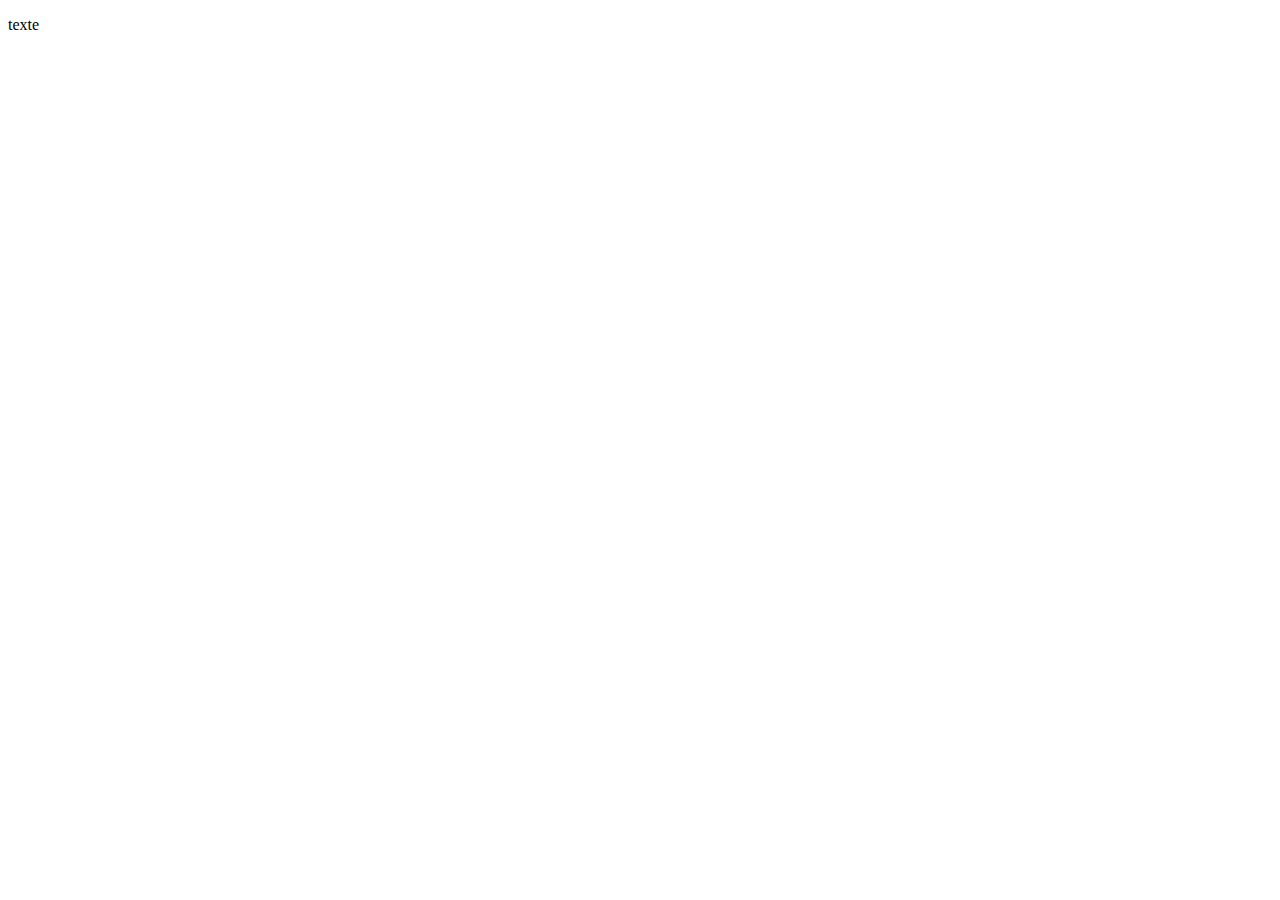
==== week Challenges/week_4/index.html @ 04e77b5e "init callenge 4" ====
<!DOCTYPE html>
<html lang="en">
<head>
    <meta charset="UTF-8">
    <meta http-equiv="X-UA-Compatible" content="IE=edge">
    <link rel="stylesheet" href="style.css">
    <link rel="shortcut icon" href="Images/65749.jpg" type="image/x-icon">
    <meta name="viewport" content="width=device-width, initial-scale=1.0">
    <title>Reproduire un phone</title>
</head>
<body>
    <p>texte</p>
</body>
</html>
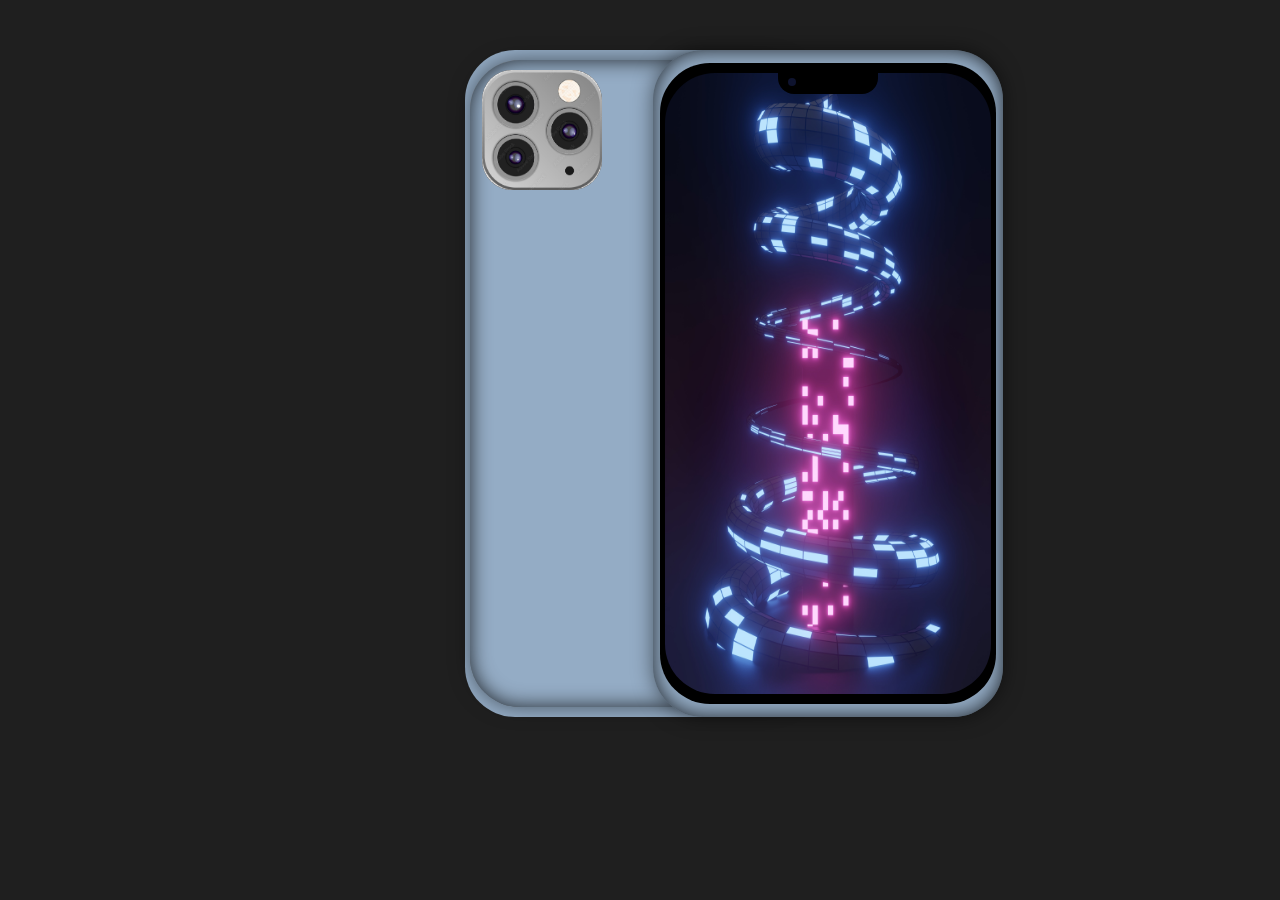
==== commit 7b3d5cee: "Final Challenge Code" ====
--- a/week Challenges/week_4/index.html
+++ b/week Challenges/week_4/index.html
@@ -5,10 +5,36 @@
     <meta http-equiv="X-UA-Compatible" content="IE=edge">
     <link rel="stylesheet" href="style.css">
     <link rel="shortcut icon" href="Images/65749.jpg" type="image/x-icon">
+    <link rel="stylesheet" href="https://cdnjs.cloudflare.com/ajax/libs/font-awesome/6.3.0/css/all.min.css" integrity="sha512-SzlrxWUlpfuzQ+pcUCosxcglQRNAq/DZjVsC0lE40xsADsfeQoEypE+enwcOiGjk/bSuGGKHEyjSoQ1zVisanQ==" crossorigin="anonymous" referrerpolicy="no-referrer" />
     <meta name="viewport" content="width=device-width, initial-scale=1.0">
     <title>Reproduire un phone</title>
 </head>
 <body>
-    <p>texte</p>
+    <div class="iphone-Behind">
+        <div class="iphone-coq">
+            <div class="iphone-apple">
+                <i class="fa-brands fa-apple"></i>
+            </div>
+        </div>
+        <div class="iphone-camera2">
+           <img src="Images/1000_F_317053680_xIf5bMPkzVGmRLG1EGPt4j5OffipQvxE.jpg" alt="">
+        </div>
+      </div>
+      
+   </div>
+  
+    <div class="iphone-card">
+        <div class="iphone">
+            <div class="iphone-screen">
+                <img src="Images/shubham-dhage-ykFTt5Dq1RU-unsplash.jpg" alt="">
+            <!-- Contenu de l'écran du téléphone ici -->
+            </div>
+            <div class="iphone-speaker">
+                <div class="iphone-camera1">
+                    
+                </div>
+            </div>
+      </div>
+    </div>
 </body>
 </html>--- a/week Challenges/week_4/style.css
+++ b/week Challenges/week_4/style.css
@@ -0,0 +1,183 @@
+*,::before,::after{
+    margin: 0px;
+    padding: 0px;
+    box-sizing: border-box;
+}
+body{
+    background-color: #1f1f1f;
+    display: flex;
+    margin: 50px auto;
+    display: flex;
+    justify-content: center;
+    align-items: center;
+}
+
+.iphone-card{
+ width: 350px;
+ height: 667px;
+  position: absolute;
+  margin: 50px auto;
+  background-color: #94ACC5;
+  border-radius: 50px;
+  box-shadow: inset 0 0 20px rgba(0, 0, 0, 0.8),
+              0 0 20px rgba(0, 0, 0, 0.5);
+
+ display: flex;
+ justify-content: center;
+ align-items: center;
+ top: 0%;
+ left: 51%;
+ transform: translate(-50,-50%);
+ z-index: 1;
+}
+.iphone {
+    width: 96%;
+    height: 96%;
+    background-color: black;
+    border-radius: 50px;
+    /* margin: 50px auto; */
+    position: absolute;
+    display: flex;
+    justify-content: center;
+    align-items: center;
+    
+  }
+  
+  .iphone-screen {
+    width: 97%;
+    height: 97%;
+    /* background-color: blue; */
+    border-radius: 50px;
+  }
+  .iphone-screen>img{
+    width: 100%;
+    height: 100%;
+    border-radius: 50px;
+  }
+  
+  .iphone-speaker {
+    width: 100px;
+    height: 25px;
+    background-color: black;
+    border-radius: 0 0 16px 16px;
+    position: absolute;
+    top: 6px;
+    left: 50%;
+    transform: translateX(-50%);
+  }
+  
+  .iphone-camera1 {
+    width: 8px;
+    height: 8px;
+    background-color: #0e132e;;
+    border-radius: 50%;
+    position: absolute;
+    top: 50%;
+    right: 78%;
+    transform: translate(-50%, -50%);
+  }
+  
+
+  /* behind phone */
+  .iphone-Behind {
+    width: 350px;
+    height: 667px;
+    background-color: #94ACC5;
+    border-radius: 50px;
+    /* margin: 50px auto; */
+    position: relative;
+    display: flex;
+    justify-content: center;
+    align-items: center;
+    z-index: 1;
+    top: 50%;
+    left: 0%;
+    transform: translate(-50,-50%);
+  }
+  
+  .iphone-coq {
+    width: 97%;
+    height: 97%;
+    background-color: #94ACC5;
+    border-radius: 50px;
+    box-shadow: inset 0 0 20px rgba(0, 0, 0, 0.8),
+                0 0 20px rgba(0, 0, 0, 0.5);
+    position: relative;
+    
+  }
+  
+  .iphone-camera2 {
+    width: 120px;
+    height: 120px;
+    background-color: black;
+    border-radius: 0 0 16px 16px;
+    position: absolute;
+    top: 20px;
+    left: 22%;
+    transform: translateX(-50%);
+    border-radius: 30px;
+  }
+  .iphone-camera2>img{
+   width: 100%;
+   height: 100%; 
+   border-radius: 30px;
+  }
+
+  .iphone-apple{
+    width: 80px;
+    height: 80px;
+    position: absolute;
+    top: 50%;
+    left: 50%;
+    transform: translate(-50%, -50%);
+  }
+  .iphone-apple>i{
+    width: 100%;
+   height: 100%; 
+   font-size: 5rem;
+   color: #ccc9c4;
+   border-radius: 50%;
+  }
+  
+  .iphone-coq:before {
+    content: "";
+    display: block;
+    position: absolute;
+    top: 0;
+    left: 0;
+    width: 100%;
+    height: 100%;
+    background: linear-gradient(to bottom, #9d9d9d, #4f4f4f);
+    border-radius: 50px;
+    z-index: -1;
+  }
+  
+  .iphone-coq:after {
+    content: "";
+    display: block;
+    position: absolute;
+    top: 10px;
+    left: 10px;
+    width: calc(100% - 20px);
+    height: calc(100% - 20px);
+    background: linear-gradient(to bottom, #f2f2f2, #d8d8d8);
+    border-radius: 40px;
+    z-index: -1;
+   
+  }
+
+  @media screen and (max-width: 649px) {
+    .iphone-card{
+        width: 330px;
+        height: 657px;
+    }
+    .iphone-Behind{
+        width: 330px;
+        height: 657px;
+    }
+    .iphone-camera2{
+        width: 100px;
+        height: 100px;
+    }
+  }
+  
